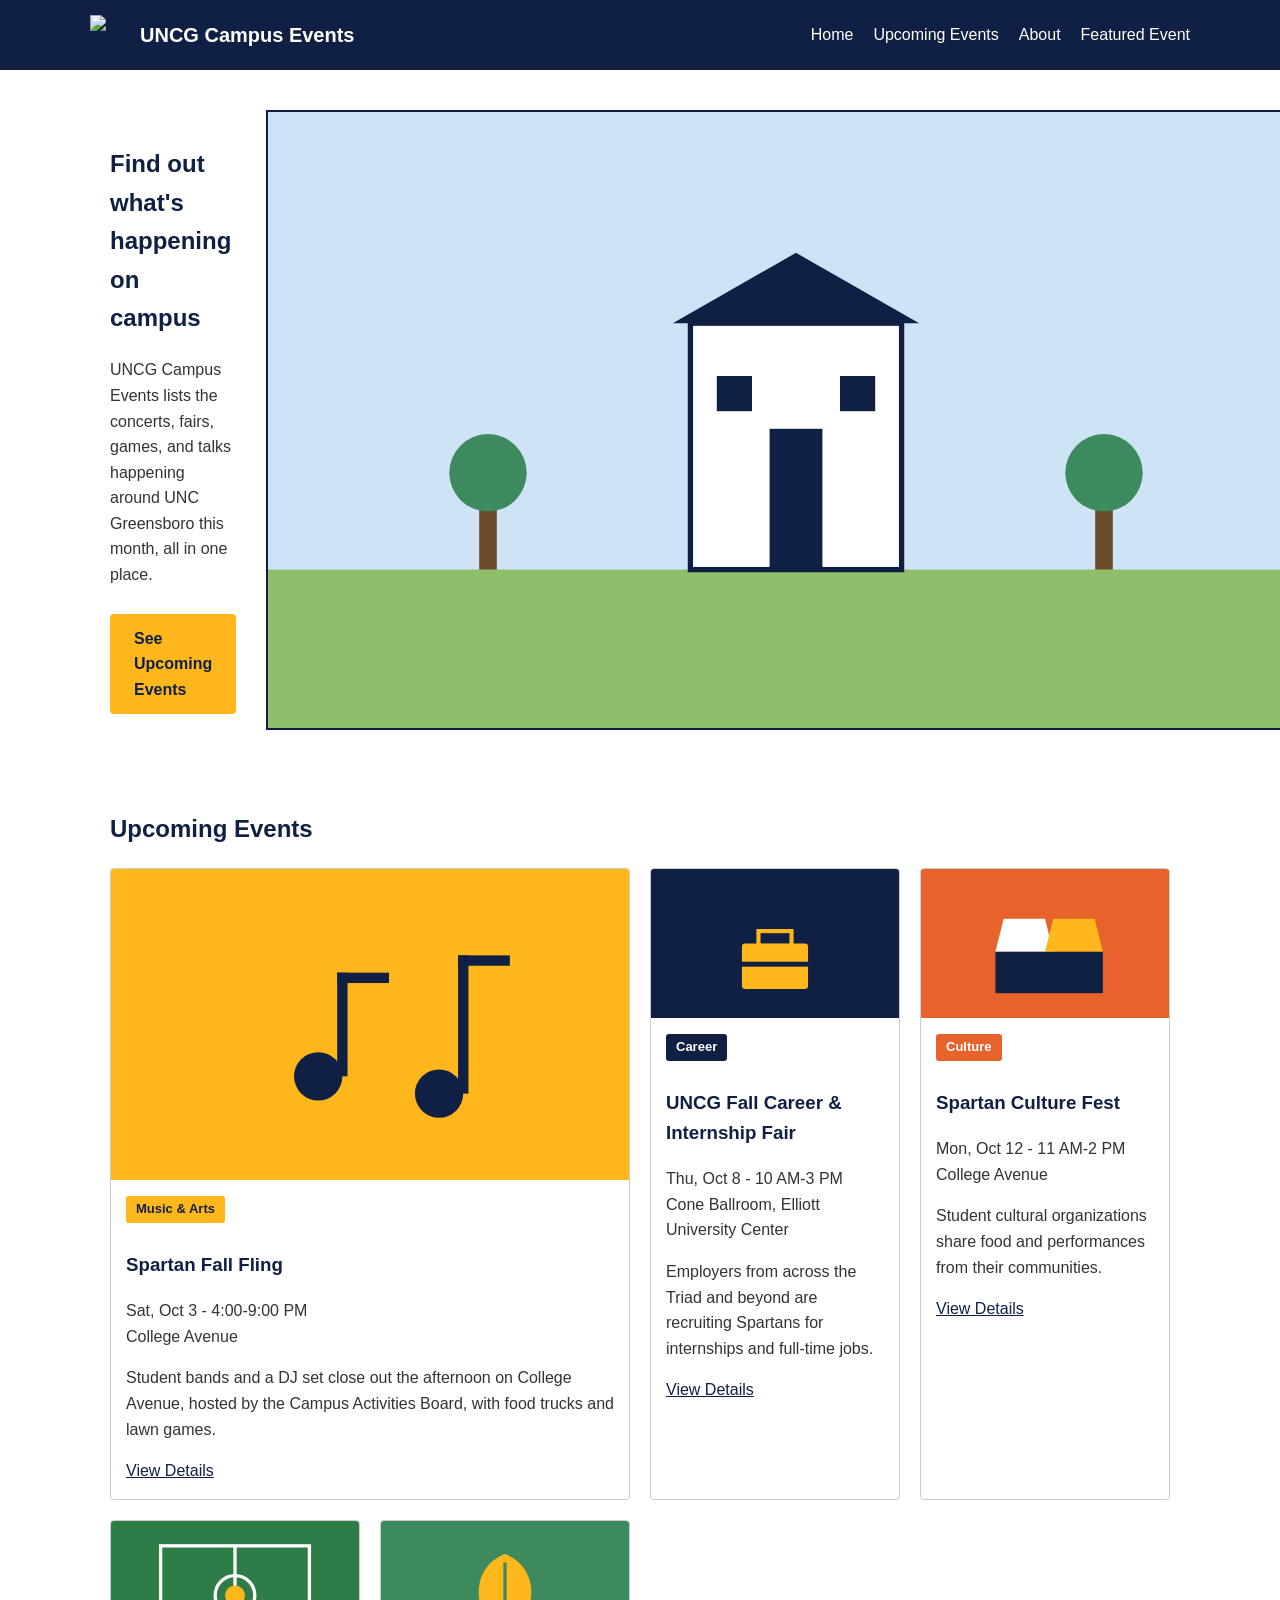
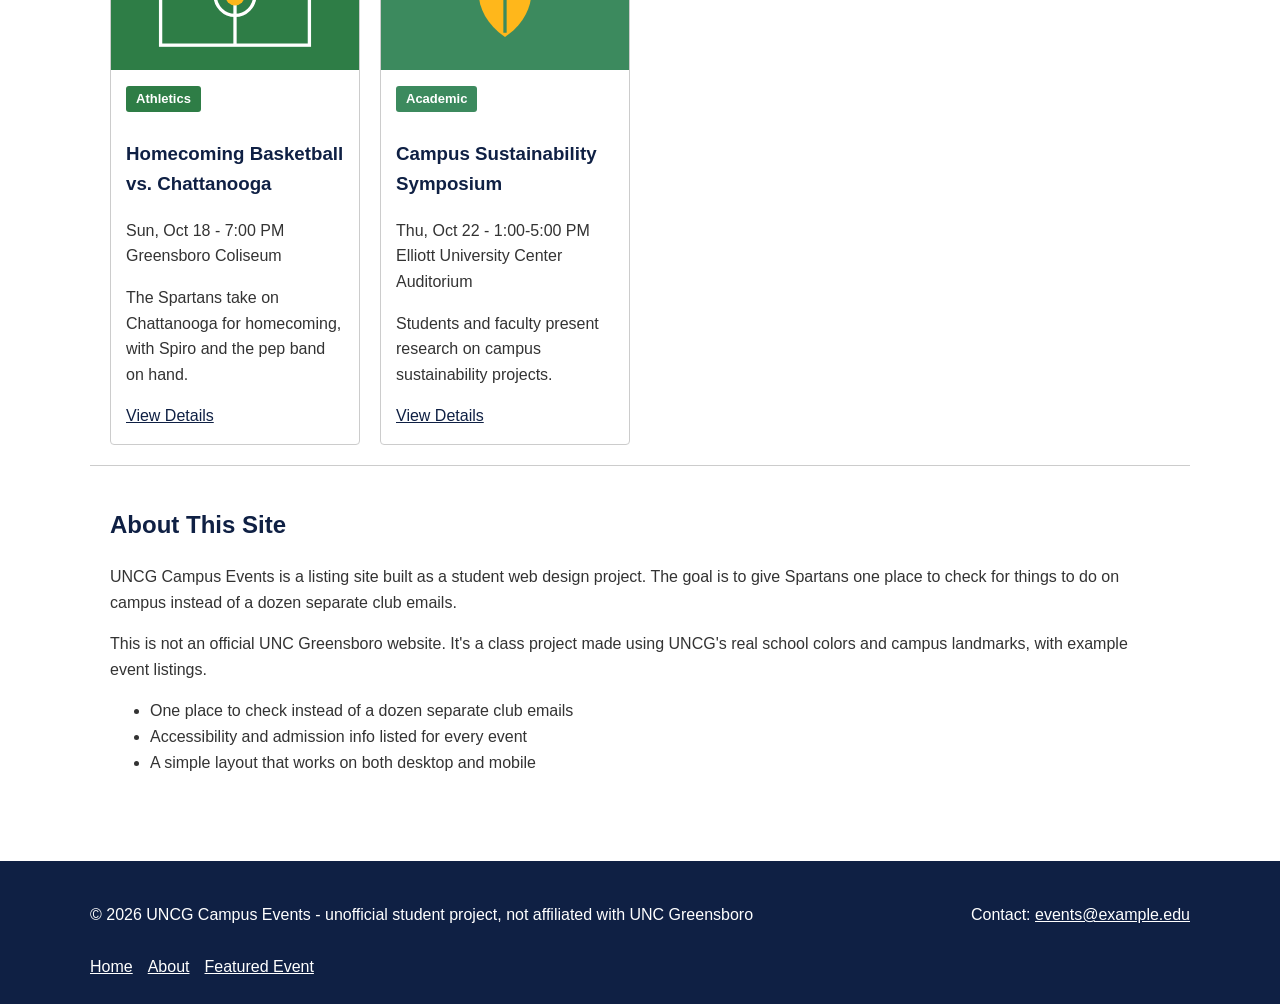
==== index.html @ e6c0022a "Created index file and events, added css." ====
<!DOCTYPE html>
<html lang="en">
<head>
  <meta charset="UTF-8">
  <meta name="viewport" content="width=device-width, initial-scale=1.0">
  <title>UNCG Campus Events</title>
  <link rel="stylesheet" href="/style.css">
</head>
<body>

  <!-- Header and navigation -->
  <header>
    <div class="header-content">
      <a href="index.html" class="logo-link">
        <img src="images/logo.svg" alt="UNCG Campus Events logo" class="logo">
        <span class="site-title">UNCG Campus Events</span>
      </a>
      <nav>
        <ul>
          <li><a href="index.html">Home</a></li>
          <li><a href="#upcoming-events">Upcoming Events</a></li>
          <li><a href="#about">About</a></li>
          <li><a href="event.html">Featured Event</a></li>
        </ul>
      </nav>
    </div>
  </header>

  <main>

    <!-- Hero section -->
    <section class="hero">
      <div class="hero-text">
        <h1>Find out what's happening on campus</h1>
        <p>UNCG Campus Events lists the concerts, fairs, games, and talks happening around UNC Greensboro this month, all in one place.</p>
        <a href="#upcoming-events" class="btn">See Upcoming Events</a>
      </div>
      <img src="images/hero-quad.svg" alt="Drawing of a campus building along College Avenue" class="hero-img">
    </section>

    <!-- Upcoming events -->
    <section id="upcoming-events">
      <h2>Upcoming Events</h2>

      <div class="event-grid">

        <article class="event-card wide-card">
          <img src="images/event-music.svg" alt="Music notes on a stage" >
          <div class="event-card-content">
            <span class="tag tag-music">Music &amp; Arts</span>
            <h3>Spartan Fall Fling</h3>
            <p><time datetime="2026-10-03T16:00">Sat, Oct 3 - 4:00-9:00 PM</time><br>College Avenue</p>
            <p>Student bands and a DJ set close out the afternoon on College Avenue, hosted by the Campus Activities Board, with food trucks and lawn games.</p>
            <a href="event.html">View Details</a>
          </div>
        </article>

        <article class="event-card">
          <img src="images/event-career.svg" alt="A briefcase icon">
          <div class="event-card-content">
            <span class="tag tag-career">Career</span>
            <h3>UNCG Fall Career &amp; Internship Fair</h3>
            <p><time datetime="2026-10-08T10:00">Thu, Oct 8 - 10 AM-3 PM</time><br>Cone Ballroom, Elliott University Center</p>
            <p>Employers from across the Triad and beyond are recruiting Spartans for internships and full-time jobs.</p>
            <a href="event.html">View Details</a>
          </div>
        </article>

        <article class="event-card">
          <img src="images/event-food.svg" alt="Food stall tents">
          <div class="event-card-content">
            <span class="tag tag-culture">Culture</span>
            <h3>Spartan Culture Fest</h3>
            <p><time datetime="2026-10-12T11:00">Mon, Oct 12 - 11 AM-2 PM</time><br>College Avenue</p>
            <p>Student cultural organizations share food and performances from their communities.</p>
            <a href="event.html">View Details</a>
          </div>
        </article>

        <article class="event-card">
          <img src="images/event-sports.svg" alt="A basketball court">
          <div class="event-card-content">
            <span class="tag tag-sports">Athletics</span>
            <h3>Homecoming Basketball vs. Chattanooga</h3>
            <p><time datetime="2026-10-18T19:00">Sun, Oct 18 - 7:00 PM</time><br>Greensboro Coliseum</p>
            <p>The Spartans take on Chattanooga for homecoming, with Spiro and the pep band on hand.</p>
            <a href="event.html">View Details</a>
          </div>
        </article>

        <article class="event-card">
          <img src="images/event-sustainability.svg" alt="A leaf icon">
          <div class="event-card-content">
            <span class="tag tag-academic">Academic</span>
            <h3>Campus Sustainability Symposium</h3>
            <p><time datetime="2026-10-22T13:00">Thu, Oct 22 - 1:00-5:00 PM</time><br>Elliott University Center Auditorium</p>
            <p>Students and faculty present research on campus sustainability projects.</p>
            <a href="event.html">View Details</a>
          </div>
        </article>

      </div>
    </section>

    <!-- About section -->
    <section id="about">
      <h2>About This Site</h2>
      <p>UNCG Campus Events is a listing site built as a student web design project. The goal is to give Spartans one place to check for things to do on campus instead of a dozen separate club emails.</p>
      <p>This is not an official UNC Greensboro website. It's a class project made using UNCG's real school colors and campus landmarks, with example event listings.</p>
      <ul>
        <li>One place to check instead of a dozen separate club emails</li>
        <li>Accessibility and admission info listed for every event</li>
        <li>A simple layout that works on both desktop and mobile</li>
      </ul>
    </section>

  </main>

  <!-- Footer -->
  <footer>
    <div class="footer-content">
      <p>&copy; 2026 UNCG Campus Events - unofficial student project, not affiliated with UNC Greensboro</p>
      <p>Contact: <a href="mailto:events@example.edu">events@example.edu</a></p>
      <ul class="footer-links">
        <li><a href="index.html">Home</a></li>
        <li><a href="#about">About</a></li>
        <li><a href="event.html">Featured Event</a></li>
      </ul>
    </div>
  </footer>

</body>
</html>
---- style.css ----
/* ==========================================
   UNCG Campus Events - main stylesheet
   Colors: UNCG Navy #0F2044, UNCG Gold #FFB71B
   ========================================== */

* {
  box-sizing: border-box;
}

body {
  margin: 0;
  font-family: Arial, Helvetica, sans-serif;
  color: #333333;
  background-color: #ffffff;
  line-height: 1.6;
}

h1, h2, h3 {
  color: #0F2044;
}

a {
  color: #0F2044;
}

img {
  max-width: 100%;
}

/* ----------- Buttons ----------- */

.btn {
  display: inline-block;
  background-color: #FFB71B;
  color: #0F2044;
  font-weight: bold;
  text-decoration: none;
  padding: 12px 24px;
  border-radius: 4px;
  margin-top: 10px;
}

.btn:hover {
  background-color: #e0a316;
}

.btn-block {
  display: block;
  text-align: center;
  width: 100%;
}

/* ----------- Header and nav (Flexbox) ----------- */

header {
  background-color: #0F2044;
  padding: 15px 20px;
}

.header-content {
  max-width: 1100px;
  margin: 0 auto;
  display: flex;
  justify-content: space-between;
  align-items: center;
  flex-wrap: wrap;
  gap: 15px;
}

.logo-link {
  display: flex;
  align-items: center;
  gap: 10px;
  text-decoration: none;
}

.logo {
  width: 40px;
  height: 40px;
}

.site-title {
  color: #ffffff;
  font-size: 20px;
  font-weight: bold;
}

nav ul {
  list-style: none;
  display: flex;
  gap: 20px;
  margin: 0;
  padding: 0;
  flex-wrap: wrap;
}

nav a {
  color: #ffffff;
  text-decoration: none;
}

nav a:hover {
  text-decoration: underline;
}

/* ----------- Hero section (Flexbox) ----------- */

.hero {
  max-width: 1100px;
  margin: 0 auto;
  padding: 40px 20px;
  display: flex;
  align-items: center;
  gap: 30px;
}

.hero-text {
  flex: 1;
}

.hero-img {
  flex: 1;
  border: 2px solid #0F2044;
}

/* ----------- Upcoming events (CSS Grid) ----------- */

#upcoming-events {
  max-width: 1100px;
  margin: 0 auto;
  padding: 20px;
}

.event-grid {
  display: grid;
  grid-template-columns: repeat(auto-fit, minmax(250px, 1fr));
  gap: 20px;
  margin-top: 20px;
}

.event-card {
  border: 1px solid #cccccc;
  border-radius: 4px;
  overflow: hidden;
}

/* This card is wider than the others - it spans two grid columns */
.wide-card {
  grid-column: span 2;
}

.event-card img {
  width: 100%;
  display: block;
}

.event-card-content {
  padding: 15px;
}

.tag {
  display: inline-block;
  color: #ffffff;
  font-size: 13px;
  font-weight: bold;
  padding: 3px 10px;
  border-radius: 3px;
  margin-bottom: 8px;
}

.tag-music { background-color: #FFB71B; color: #0F2044; }
.tag-career { background-color: #0F2044; }
.tag-culture { background-color: #e8622c; }
.tag-sports { background-color: #2e7d46; }
.tag-academic { background-color: #3c8a5e; }

/* ----------- About section ----------- */

#about {
  max-width: 1100px;
  margin: 0 auto;
  padding: 20px 20px 40px;
  border-top: 1px solid #cccccc;
}

/* ----------- Footer (Flexbox) ----------- */

footer {
  background-color: #0F2044;
  color: #ffffff;
  padding: 25px 20px;
  margin-top: 30px;
}

footer a {
  color: #ffffff;
}

.footer-content {
  max-width: 1100px;
  margin: 0 auto;
  display: flex;
  justify-content: space-between;
  align-items: center;
  flex-wrap: wrap;
  gap: 10px;
}

.footer-links {
  list-style: none;
  display: flex;
  gap: 15px;
  margin: 0;
  padding: 0;
  flex-wrap: wrap;
}

/* ----------- Event details page ----------- */

.event-intro {
  max-width: 1100px;
  margin: 0 auto;
  padding: 30px 20px 10px;
  display: flex;
  flex-wrap: wrap;
  gap: 25px;
  align-items: center;
}

.event-hero-img {
  flex: 1 1 400px;
  border: 2px solid #0F2044;
}

.event-intro > div {
  flex: 1 1 300px;
}

/* Main content / sidebar layout (CSS Grid) */

.event-layout {
  max-width: 1100px;
  margin: 0 auto;
  padding: 20px;
  display: grid;
  grid-template-columns: 2fr 1fr;
  gap: 30px;
}

.schedule-list {
  list-style: none;
  padding: 0;
}

.schedule-list li {
  padding: 8px 0;
  border-bottom: 1px solid #dddddd;
}

.event-sidebar {
  background-color: #f5f5f5;
  border: 1px solid #cccccc;
  border-radius: 4px;
  padding: 20px;
}

.details-list {
  list-style: none;
  padding: 0;
}

.details-list li {
  padding: 8px 0;
  border-bottom: 1px solid #dddddd;
}

/* Related events (Flexbox with wrap) */

.related-events {
  max-width: 1100px;
  margin: 0 auto;
  padding: 20px 20px 40px;
  border-top: 1px solid #cccccc;
}

.related-grid {
  display: flex;
  flex-wrap: wrap;
  gap: 20px;
  margin-top: 15px;
}

.related-card {
  flex: 1 1 250px;
  display: flex;
  gap: 12px;
  border: 1px solid #cccccc;
  border-radius: 4px;
  padding: 10px;
}

.related-card img {
  width: 100px;
  height: 80px;
  object-fit: cover;
  flex-shrink: 0;
}

/* ==========================================
   Media queries for responsive design
   ========================================== */

/* Tablets and small screens: stack the sidebar below the main content */
@media (max-width: 800px) {
  .event-layout {
    grid-template-columns: 1fr;
  }

  .wide-card {
    grid-column: span 1;
  }
}

/* Phones: stack the nav, hero, and footer */
@media (max-width: 600px) {
  .header-content {
    flex-direction: column;
    align-items: flex-start;
  }

  .hero {
    flex-direction: column;
  }

  .footer-content {
    flex-direction: column;
    align-items: flex-start;
  }
}
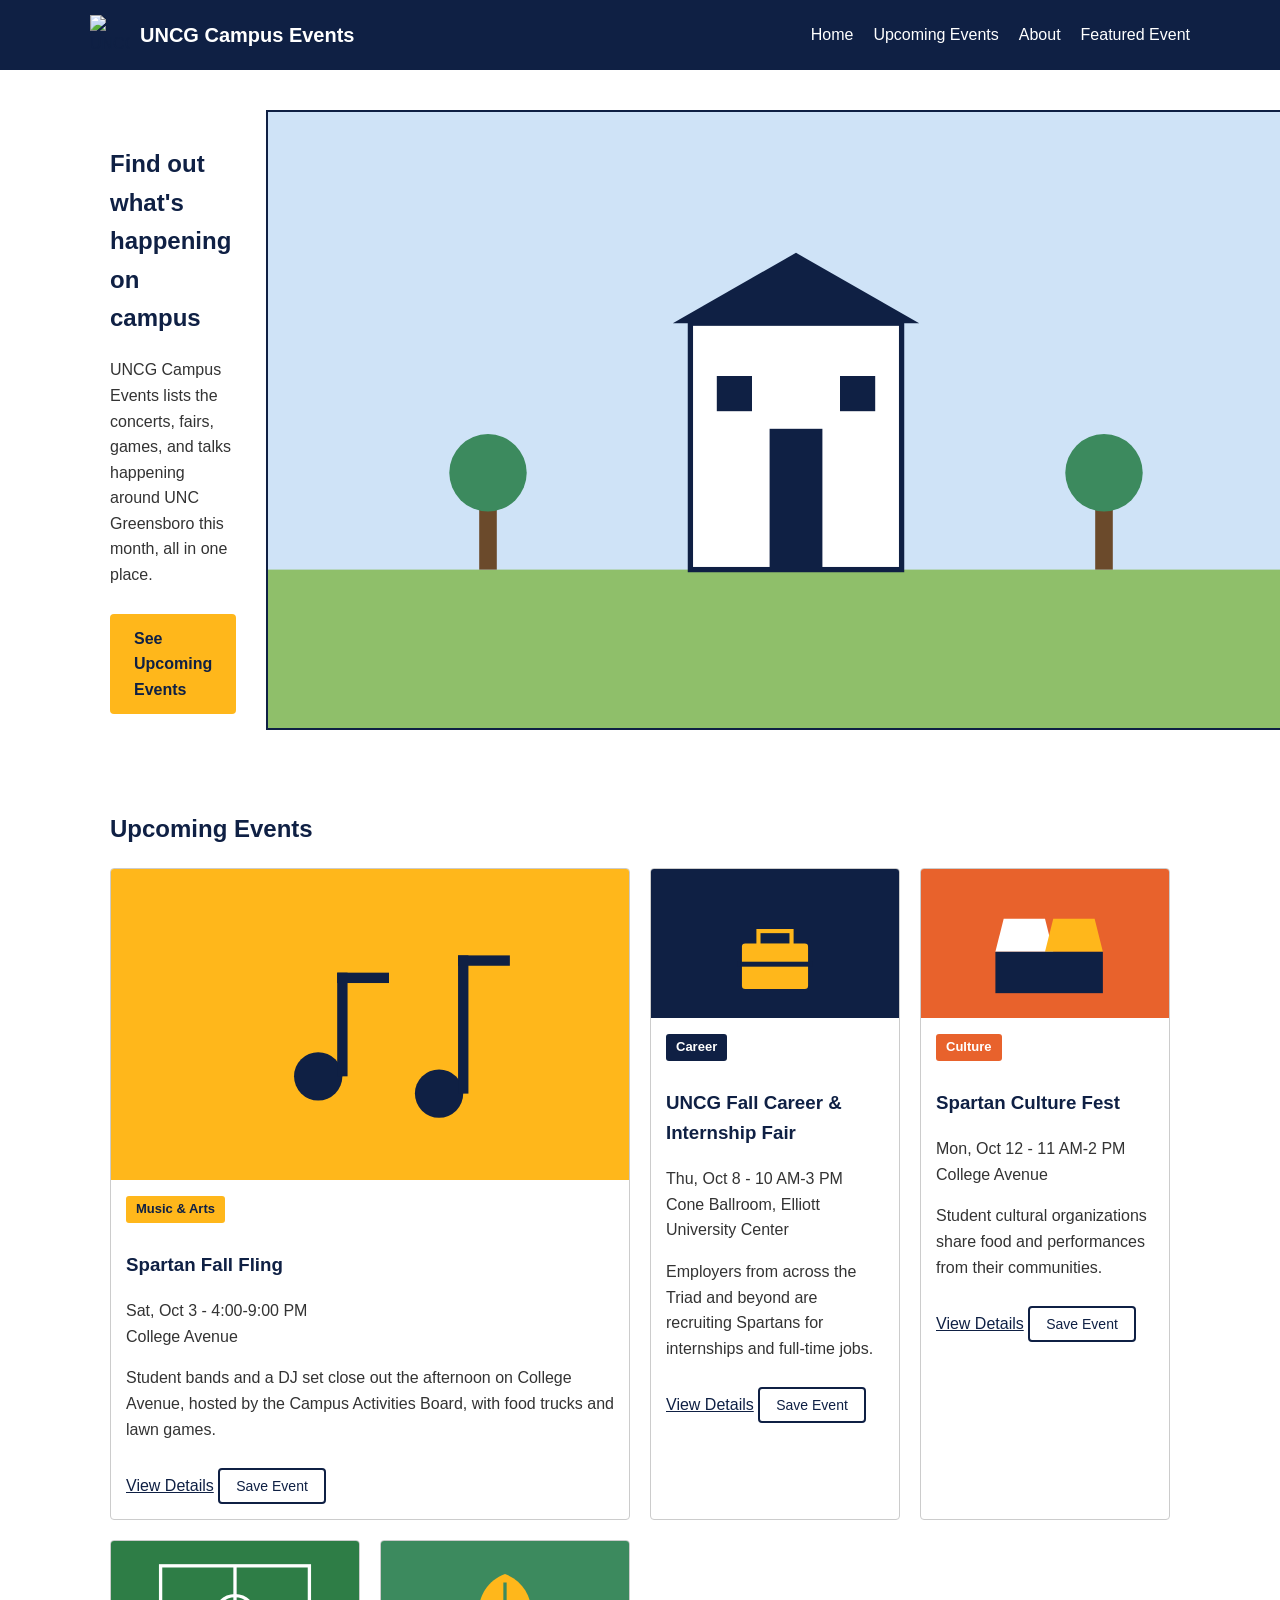
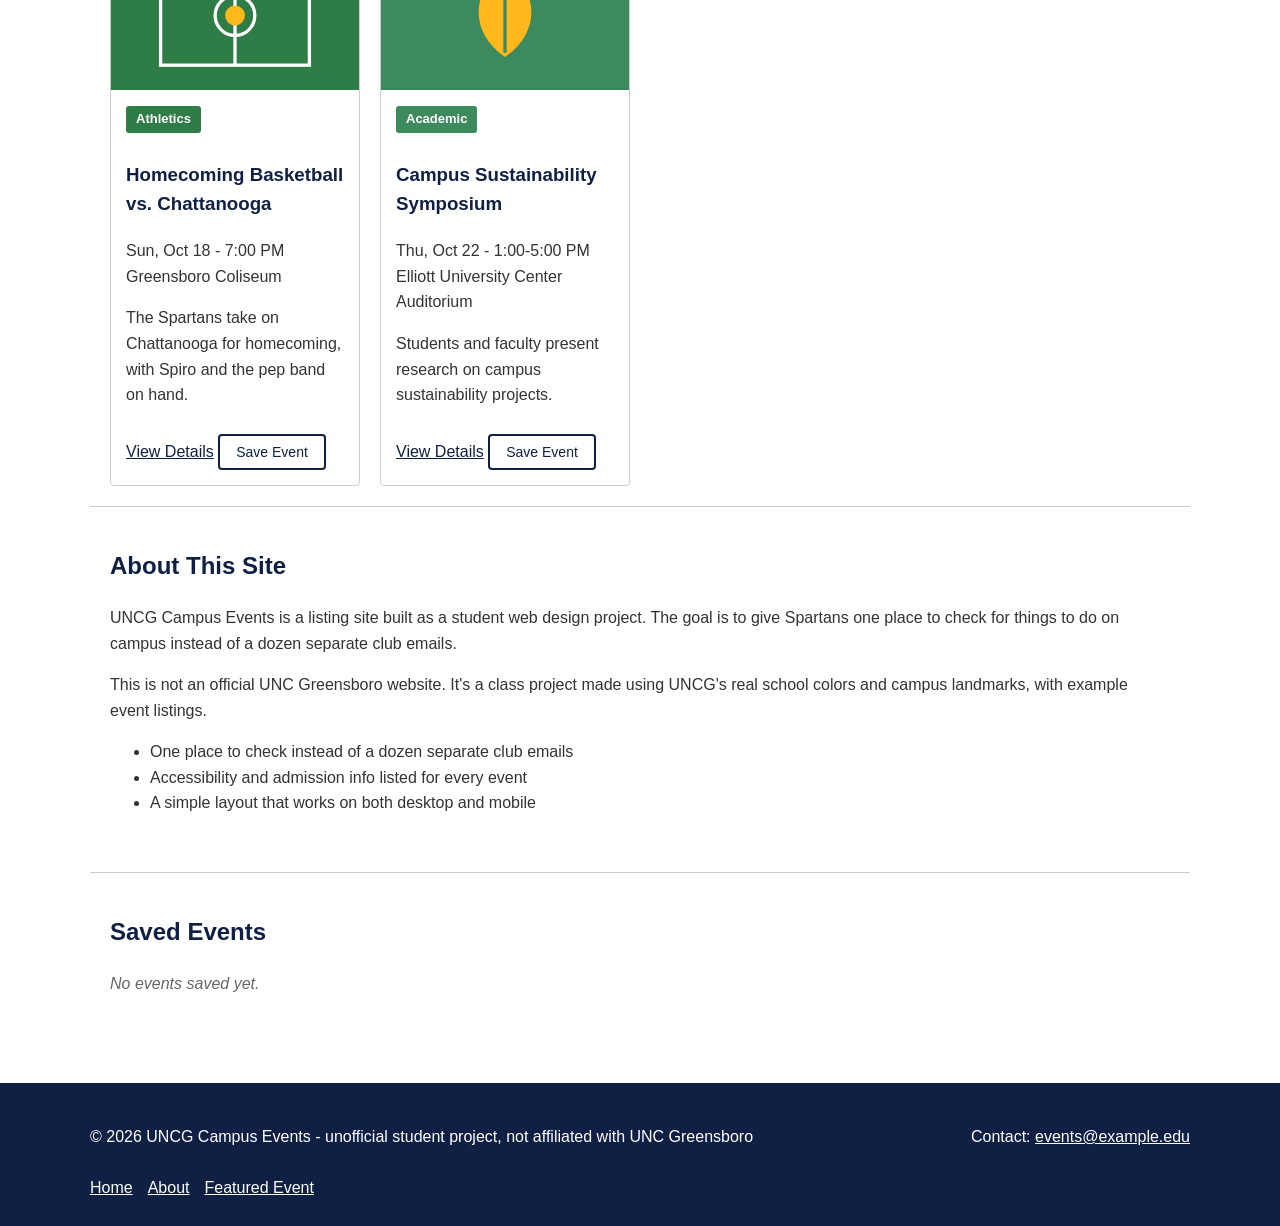
==== commit 2ce335e6: "added js" ====
--- a/index.html
+++ b/index.html
@@ -4,7 +4,8 @@
   <meta charset="UTF-8">
   <meta name="viewport" content="width=device-width, initial-scale=1.0">
   <title>UNCG Campus Events</title>
-  <link rel="stylesheet" href="/style.css">
+  <link rel="stylesheet" href="style.css">
+  <script src="script.js" defer></script>
 </head>
 <body>
 
--- a/style.css
+++ b/style.css
@@ -306,6 +306,64 @@
   flex-shrink: 0;
 }
 
+/* ----------- Save Event button ----------- */
+
+.save-btn {
+  display: inline-block;
+  background-color: #ffffff;
+  color: #0F2044;
+  border: 2px solid #0F2044;
+  border-radius: 4px;
+  padding: 8px 16px;
+  margin-top: 10px;
+  font-family: Arial, Helvetica, sans-serif;
+  font-size: 14px;
+  cursor: pointer;
+}
+
+.save-btn:hover {
+  background-color: #0F2044;
+  color: #ffffff;
+}
+
+/* Highlight applied to a card once its event is saved */
+.event-card.saved {
+  border: 3px solid #FFB71B;
+  background-color: #fff8e6;
+}
+
+/* ----------- Saved events summary ----------- */
+
+#saved-events-section {
+  max-width: 1100px;
+  margin: 0 auto;
+  padding: 20px 20px 40px;
+  border-top: 1px solid #cccccc;
+}
+
+#saved-events-list {
+  list-style: none;
+  padding: 0;
+  margin-top: 15px;
+}
+
+.saved-event-item {
+  background-color: #f5f5f5;
+  border: 1px solid #cccccc;
+  border-radius: 4px;
+  padding: 12px 15px;
+  margin-bottom: 10px;
+}
+
+#no-saved-message {
+  font-style: italic;
+  color: #666666;
+}
+
+.hidden {
+  display: none;
+}
+
 /* ==========================================
    Media queries for responsive design
    ========================================== */
